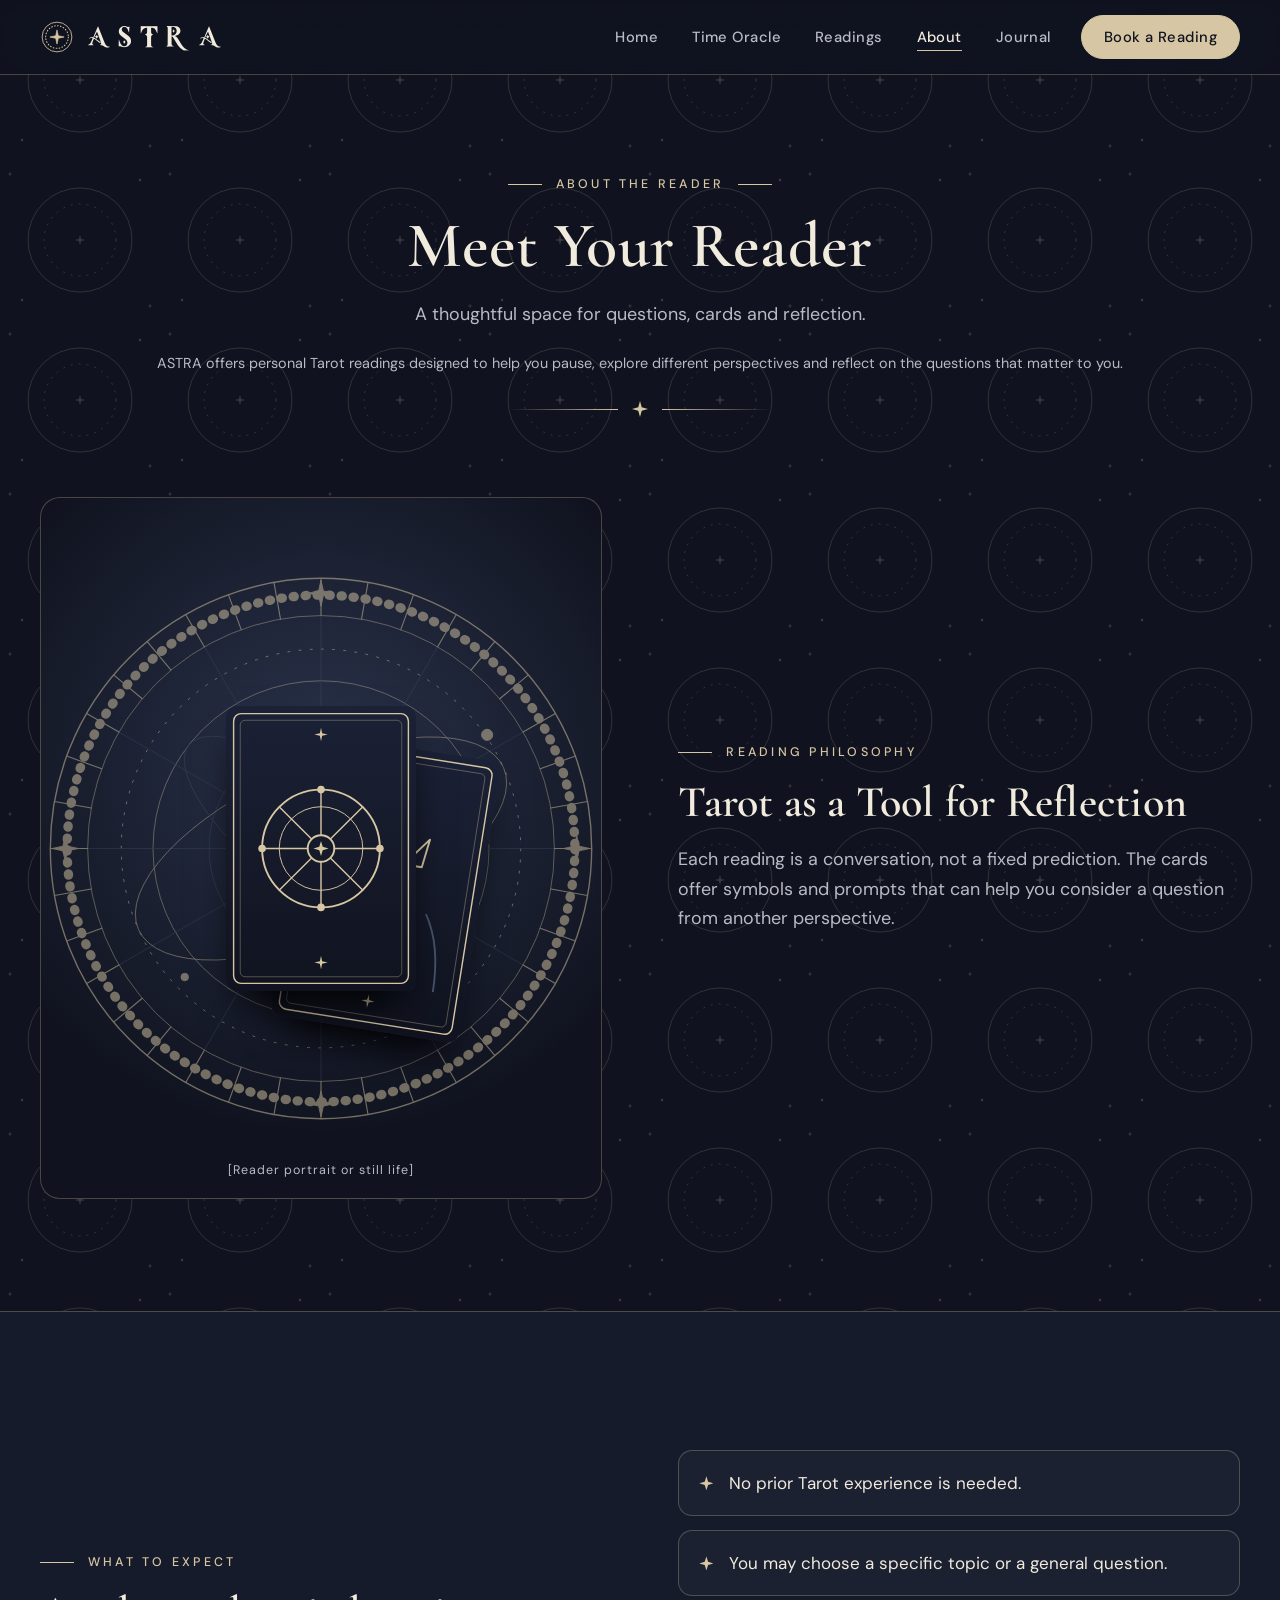
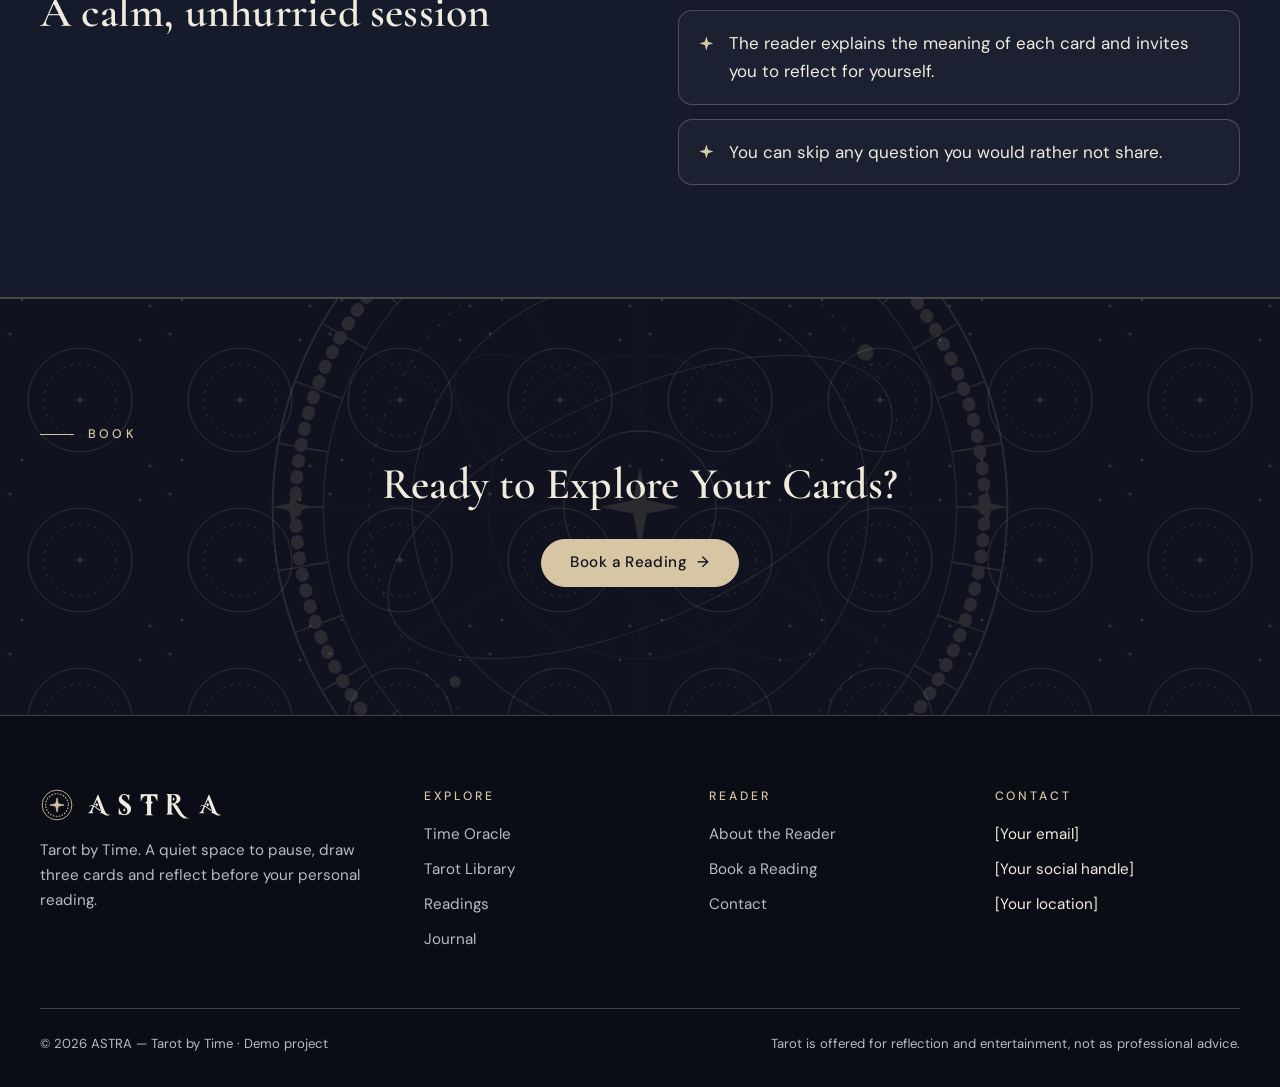
==== about.html @ 2cda6c21 "Add ASTRA Tarot website (HTML + CSS) Co-Authored-By: Claude Sonnet 5.5 <noreply@anthropic.com>" ====
<!doctype html>
<html lang="en">
<head>
<meta charset="utf-8">
<meta name="viewport" content="width=device-width, initial-scale=1">
<title>About the Reader — ASTRA</title>
<meta name="description" content="Meet the reader and learn how a reading with ASTRA works.">
<meta name="theme-color" content="#10131F">
<link rel="icon" href="assets/logo.svg" type="image/svg+xml">
<link rel="preconnect" href="https://fonts.googleapis.com">
<link rel="preconnect" href="https://fonts.gstatic.com" crossorigin>
<link href="https://fonts.googleapis.com/css2?family=Cormorant+Garamond:ital,wght@0,500;0,600;1,500&family=DM+Sans:wght@400;500&display=swap&subset=vietnamese" rel="stylesheet">
<link rel="stylesheet" href="style.css">
</head>
<body>
<header class="site-header">
  <div class="wrap bar">
    <a class="logo" href="index.html" aria-label="ASTRA — home"><img src="assets/logo.svg" alt=""><span>ASTRA</span></a>
    <input type="checkbox" id="menu" class="menu-toggle" aria-label="Toggle menu">
    <label for="menu" class="burger" aria-hidden="true"><i></i></label>
    <nav class="nav" aria-label="Main"><a href="index.html">Home</a><a href="time-oracle.html">Time Oracle</a><a href="readings.html">Readings</a><a href="about.html" aria-current="page">About</a><a href="journal.html">Journal</a><a class="btn no-arrow" href="booking.html">Book a Reading</a></nav>
  </div>
</header>
<main>
<section class="page-head"><div class="wrap">
  <p class="eyebrow">About the Reader</p><h1>Meet Your Reader</h1><p class="lead">A thoughtful space for questions, cards and reflection.</p><p class="micro">ASTRA offers personal Tarot readings designed to help you pause, explore different perspectives and reflect on the questions that matter to you.</p>
  <div class="ornament"><svg viewBox="0 0 24 24" aria-hidden="true"><path d="M12 0l2.6 9.4L24 12l-9.4 2.6L12 24l-2.6-9.4L0 12l9.4-2.6z"/></svg></div>
</div></section>
<section class="section" style="padding-top:24px"><div class="wrap split">
  <div class="portrait rv" role="img" aria-label="Still life: Tarot cards and an astrolabe on dark navy"><img class="ring" src="assets/astrolabe.svg" alt=""><img class="tc" src="assets/card-empress.svg" alt=""><img class="tc" src="assets/card-wheel.svg" alt=""><span class="cap">[Reader portrait or still life]</span></div>
  <div class="rv">
    <p class="eyebrow">Reading Philosophy</p>
    <h2>Tarot as a Tool for Reflection</h2>
    <p class="lead">Each reading is a conversation, not a fixed prediction. The cards offer symbols and prompts that can help you consider a question from another perspective.</p>
  </div>
</div></section>
<section class="section alt"><div class="wrap split">
  <div class="rv"><p class="eyebrow">What to Expect</p><h2>A calm, unhurried session</h2></div>
  <ul class="expect rv">
    <li>No prior Tarot experience is needed.</li>
    <li>You may choose a specific topic or a general question.</li>
    <li>The reader explains the meaning of each card and invites you to reflect for yourself.</li>
    <li>You can skip any question you would rather not share.</li>
  </ul>
</div></section>
<section class="cta-band"><div class="wrap">
  <p class="eyebrow">Book</p><h2>Ready to Explore Your Cards?</h2>
  <div class="btn-row"><a class="btn" href="booking.html">Book a Reading</a></div>
</div></section>

</main>
<footer class="site-footer">
  <div class="wrap">
    <div class="foot">
      <div>
        <a class="logo" href="index.html"><img src="assets/logo.svg" alt=""><span>ASTRA</span></a>
        <p>Tarot by Time. A quiet space to pause, draw three cards and reflect before your personal reading.</p>
      </div>
      <div><h4>Explore</h4><ul><li><a href="time-oracle.html">Time Oracle</a></li><li><a href="library.html">Tarot Library</a></li><li><a href="readings.html">Readings</a></li><li><a href="journal.html">Journal</a></li></ul></div>
      <div><h4>Reader</h4><ul><li><a href="about.html">About the Reader</a></li><li><a href="booking.html">Book a Reading</a></li><li><a href="contact.html">Contact</a></li></ul></div>
      <div><h4>Contact</h4><ul><li>[Your email]</li><li>[Your social handle]</li><li>[Your location]</li></ul></div>
    </div>
    <div class="legal"><span>© 2026 ASTRA — Tarot by Time · Demo project</span><span>Tarot is offered for reflection and entertainment, not as professional advice.</span></div>
  </div>
</footer>
</body>
</html>
---- style.css ----
/* ASTRA — Tarot by Time · HTML + CSS only */
@font-face {
  font-family: "Seraphine";
  src: url("fonts/Seraphine-Regular.ttf") format("truetype");
  font-display: swap;
}

:root {
  --navy: #10131F;
  --navy-2: #161B2B;
  --gold: #D6C6A3;
  --ivory: #F0EBDD;
  --slate: #48536A;
  --gray: #B9BBC4;
  --ink: #252A38;
  --line: rgba(214, 198, 163, .28);
  --display: "Seraphine", "Cormorant Garamond", Georgia, serif;
  --serif: "Cormorant Garamond", Georgia, serif;
  --sans: "DM Sans", system-ui, -apple-system, "Segoe UI", sans-serif;
  --ease: cubic-bezier(.22, .8, .24, 1);
  --wrap: 1200px;
}

*, *::before, *::after { box-sizing: border-box; }
html { scroll-behavior: smooth; -webkit-text-size-adjust: 100%; }
body {
  margin: 0; background: var(--navy); color: var(--ivory);
  font: 400 17px/1.65 var(--sans);
  background-image: url("assets/pattern.svg");
  -webkit-font-smoothing: antialiased;
}
img, svg { max-width: 100%; display: block; }
a { color: inherit; text-decoration: none; }
h1, h2, h3, h4 { font-family: var(--serif); font-weight: 600; line-height: 1.12; margin: 0 0 .4em; letter-spacing: .005em; }
h1 { font-size: clamp(2.6rem, 6vw, 4rem); }
h2 { font-size: clamp(2rem, 4.2vw, 2.75rem); }
h3 { font-size: clamp(1.5rem, 2.4vw, 1.85rem); }
p { margin: 0 0 1em; }
:focus-visible { outline: 2px solid var(--gold); outline-offset: 3px; border-radius: 4px; }
::selection { background: var(--gold); color: var(--navy); }

.wrap { width: min(var(--wrap), 100% - 40px); margin-inline: auto; }
@media (min-width: 768px) { .wrap { width: min(var(--wrap), 100% - 64px); } }
.section { padding: clamp(64px, 9vw, 112px) 0; position: relative; }
.section.alt { background: var(--navy-2); border-block: 1px solid var(--line); }
.section.light { background: var(--ivory); color: var(--ink); }
.section.light .eyebrow { color: #7a6a43; }
.section.light .muted { color: #4c5266; }
.eyebrow { font: 500 .78rem/1.2 var(--sans); letter-spacing: .26em; text-transform: uppercase; color: var(--gold); margin: 0 0 18px; display: flex; align-items: center; gap: 14px; }
.eyebrow::before { content: ""; width: 34px; height: 1px; background: currentColor; }
.muted { color: var(--gray); }
.center { text-align: center; }
.center .eyebrow { justify-content: center; }
.center .eyebrow::after { content: ""; width: 34px; height: 1px; background: currentColor; }
.lead { font-size: 1.12rem; color: var(--gray); max-width: 56ch; }
.center .lead { margin-inline: auto; }
.display { font-family: var(--display); font-weight: 400; letter-spacing: .08em; }
.sr { position: absolute; width: 1px; height: 1px; overflow: hidden; clip: rect(0 0 0 0); white-space: nowrap; }

/* ---------- buttons ---------- */
.btn {
  --bg: var(--gold); --fg: var(--navy);
  display: inline-flex; align-items: center; justify-content: center; gap: 10px;
  min-height: 48px; padding: 0 28px; border-radius: 999px;
  background: var(--bg); color: var(--fg); border: 1px solid var(--gold);
  font: 500 .95rem/1 var(--sans); letter-spacing: .04em; cursor: pointer;
  transition: transform .35s var(--ease), background .3s, color .3s, box-shadow .35s;
}
.btn::after { content: "→"; transition: transform .35s var(--ease); }
.btn.no-arrow::after { content: none; }
.btn:hover { transform: translateY(-2px); box-shadow: 0 10px 28px -10px rgba(214, 198, 163, .55); }
.btn:hover::after { transform: translateX(4px); }
.btn.ghost { --bg: transparent; --fg: var(--gold); }
.btn.ghost:hover { background: var(--gold); color: var(--navy); }
.btn.sm { min-height: 44px; padding: 0 22px; }
.light .btn.ghost { --fg: var(--ink); border-color: var(--ink); }
.light .btn.ghost:hover { background: var(--ink); color: var(--ivory); }
.btn-row { display: flex; flex-wrap: wrap; gap: 14px; margin-top: 30px; }

/* ---------- header ---------- */
.site-header { position: sticky; top: 0; z-index: 50; background: rgba(16, 19, 31, .82); backdrop-filter: blur(14px) saturate(1.2); -webkit-backdrop-filter: blur(14px); border-bottom: 1px solid var(--line); }
.bar { display: flex; align-items: center; justify-content: space-between; min-height: 74px; }
.logo { display: inline-flex; align-items: center; gap: 12px; }
.logo img { width: 34px; height: 34px; transition: transform .8s var(--ease); }
.logo:hover img { transform: rotate(90deg); }
.logo span { font-family: var(--display); font-size: 1.7rem; letter-spacing: .22em; color: var(--ivory); line-height: 1; padding-top: 3px; }
.nav { display: flex; align-items: center; gap: 6px; }
.nav a { font: 500 .92rem/1 var(--sans); letter-spacing: .03em; padding: 14px 14px; color: var(--gray); position: relative; transition: color .3s; }
.nav a:not(.btn)::after { content: ""; position: absolute; left: 14px; right: 14px; bottom: 7px; height: 1px; background: var(--gold); transform: scaleX(0); transform-origin: left; transition: transform .45s var(--ease); }
.nav a:not(.btn):hover, .nav a[aria-current="page"] { color: var(--ivory); }
.nav a:not(.btn):hover::after, .nav a[aria-current="page"]::after { transform: scaleX(1); }
.nav .btn { margin-left: 10px; padding: 0 22px; min-height: 44px; color: var(--navy); }
.nav .btn[aria-current="page"] { box-shadow: 0 0 0 3px rgba(214, 198, 163, .25); }
.menu-toggle { display: none; }
.burger { display: none; width: 48px; height: 48px; cursor: pointer; position: relative; border-radius: 50%; }
.burger i, .burger i::before, .burger i::after { position: absolute; left: 13px; right: 13px; height: 1.5px; background: var(--ivory); content: ""; transition: transform .4s var(--ease), opacity .3s, top .4s var(--ease); }
.burger i { top: 23px; } .burger i::before { top: -7px; left: 0; right: 0; } .burger i::after { top: 7px; left: 0; right: 0; }
@media (max-width: 960px) {
  .burger { display: block; }
  .nav { position: absolute; inset: 74px 0 auto 0; flex-direction: column; align-items: stretch; gap: 0; background: var(--navy); border-bottom: 1px solid var(--line); padding: 8px 20px 24px; max-height: 0; overflow: hidden; opacity: 0; visibility: hidden; transition: max-height .5s var(--ease), opacity .3s, visibility .3s; }
  .nav a { padding: 16px 4px; border-bottom: 1px solid rgba(214, 198, 163, .12); font-size: 1.02rem; }
  .nav a:not(.btn)::after { display: none; }
  .nav .btn { margin: 20px 0 0; border: 0; }
  .menu-toggle:checked ~ .nav { max-height: 560px; opacity: 1; visibility: visible; padding-top: 8px; }
  .menu-toggle:checked ~ .burger i { background: transparent; }
  .menu-toggle:checked ~ .burger i::before { top: 0; transform: rotate(45deg); }
  .menu-toggle:checked ~ .burger i::after { top: 0; transform: rotate(-45deg); }
  .menu-toggle:focus-visible ~ .burger { outline: 2px solid var(--gold); }
}

/* ---------- hero ---------- */
.hero { padding: clamp(48px, 8vw, 96px) 0 clamp(64px, 9vw, 112px); overflow: hidden; position: relative; }
.hero::before { content: ""; position: absolute; inset: -20% -10% auto auto; width: 70vw; height: 70vw; max-width: 900px; max-height: 900px; background: radial-gradient(closest-side, rgba(72, 83, 106, .55), transparent 70%); pointer-events: none; }
.hero-grid { display: grid; grid-template-columns: 1.2fr 1fr; gap: 48px; align-items: center; position: relative; }
.hero .brand-display { font-family: var(--display); font-size: clamp(4.2rem, 11vw, 8rem); letter-spacing: .14em; line-height: .95; margin: 0 0 20px; color: var(--ivory); text-shadow: 0 0 60px rgba(214, 198, 163, .22); }
.hero h1 { font-size: clamp(1.9rem, 4vw, 3rem); font-style: italic; font-weight: 500; color: var(--gold); max-width: 16ch; margin-bottom: 18px; }
.hero .lead { margin-bottom: 0; }
.hero-visual { position: relative; aspect-ratio: 1; width: 100%; max-width: 520px; justify-self: center; }
.hero-visual .ring { position: absolute; inset: 0; opacity: .85; animation: spin 140s linear infinite; }
.hero-visual .ring.r2 { inset: 17%; opacity: .6; animation-duration: 90s; animation-direction: reverse; }
.fan { position: absolute; inset: 0; display: grid; place-items: center; }
.fan .tc { position: absolute; width: 31%; aspect-ratio: 2/3; border-radius: 8px; box-shadow: 0 30px 50px -18px rgba(0, 0, 0, .75); transition: transform .8s var(--ease); }
.fan .tc:nth-child(1) { transform: translate(-62%, 6%) rotate(-12deg); animation: float 7s ease-in-out infinite; }
.fan .tc:nth-child(2) { transform: translateY(-6%); z-index: 2; animation: float 7s ease-in-out -2.3s infinite; }
.fan .tc:nth-child(3) { transform: translate(62%, 6%) rotate(12deg); animation: float 7s ease-in-out -4.6s infinite; }
.hero-visual:hover .tc:nth-child(1) { translate: -4% 0; rotate: -4deg; }
.hero-visual:hover .tc:nth-child(3) { translate: 4% 0; rotate: 4deg; }
@keyframes spin { to { transform: rotate(360deg); } }
@keyframes float { 50% { translate: 0 -10px; } }
@keyframes rise { from { opacity: 0; transform: translateY(26px); } to { opacity: 1; transform: none; } }
.hero-grid > div:first-child > * { animation: rise 1s var(--ease) both; }
.hero-grid > div:first-child > *:nth-child(2) { animation-delay: .08s; }
.hero-grid > div:first-child > *:nth-child(3) { animation-delay: .16s; }
.hero-grid > div:first-child > *:nth-child(4) { animation-delay: .24s; }
.hero-grid > div:first-child > *:nth-child(5) { animation-delay: .32s; }
.hero-visual { animation: rise 1.4s var(--ease) .2s both; }
@media (max-width: 860px) { .hero-grid { grid-template-columns: 1fr; } .hero-visual { max-width: 380px; } .hero .btn-row .btn { flex: 1 1 100%; } }

/* page head */
.page-head { padding: clamp(56px, 8vw, 104px) 0 clamp(32px, 5vw, 56px); text-align: center; position: relative; overflow: hidden; }
.page-head::after { content: ""; position: absolute; left: 50%; top: 100%; width: 1px; height: 0; }
.page-head h1 { margin-bottom: 18px; }
.page-head .lead { margin-inline: auto; }
.page-head .micro { font-size: .9rem; color: var(--gray); margin-top: 22px; }
.ornament { display: flex; align-items: center; justify-content: center; gap: 14px; color: var(--gold); margin: 26px auto 0; max-width: 260px; }
.ornament::before, .ornament::after { content: ""; flex: 1; height: 1px; background: linear-gradient(90deg, transparent, var(--gold)); }
.ornament::after { transform: scaleX(-1); }
.ornament svg { width: 16px; height: 16px; fill: currentColor; }

/* ---------- steps ---------- */
.steps { display: grid; grid-template-columns: repeat(3, 1fr); gap: 24px; margin-top: 56px; counter-reset: s; }
.step { padding: 36px 30px 34px; border: 1px solid var(--line); border-radius: 18px; background: linear-gradient(180deg, rgba(72, 83, 106, .22), rgba(72, 83, 106, .04)); position: relative; transition: transform .5s var(--ease), border-color .4s; }
.step:hover { transform: translateY(-6px); border-color: var(--gold); }
.step .num { font-family: var(--display); font-size: 3.2rem; color: var(--gold); line-height: 1; display: block; margin-bottom: 18px; }
.step h3 { margin-bottom: 8px; }
.step p { color: var(--gray); margin: 0; }
@media (max-width: 860px) { .steps { grid-template-columns: 1fr; gap: 14px; } }

/* ---------- split ---------- */
.split { display: grid; grid-template-columns: 1fr 1fr; gap: clamp(32px, 6vw, 80px); align-items: center; }
.split.flip > :first-child { order: 2; }
@media (max-width: 860px) { .split { grid-template-columns: 1fr; } .split.flip > :first-child { order: 0; } }

.preview-card { border: 1px solid var(--line); border-radius: 20px; padding: 28px; background: rgba(22, 27, 43, .85); box-shadow: 0 40px 80px -40px #000; }
.chips { display: flex; flex-wrap: wrap; gap: 10px; margin-bottom: 26px; }
.chip { padding: 10px 16px; border: 1px solid var(--line); border-radius: 999px; font-size: .88rem; color: var(--gray); }
.chip.on { background: var(--gold); color: var(--navy); border-color: var(--gold); font-weight: 500; }
.chip.off { text-decoration: line-through; opacity: .5; }
.mini-cards { display: flex; gap: 14px; justify-content: center; }
.mini-cards img { width: 28%; border-radius: 6px; box-shadow: 0 18px 30px -14px #000; transition: transform .5s var(--ease); }
.mini-cards img:nth-child(2) { transform: translateY(-14px); }
.preview-card:hover .mini-cards img { transform: translateY(-8px); }
.preview-card:hover .mini-cards img:nth-child(2) { transform: translateY(-22px); }

/* ---------- service cards ---------- */
.cards-3 { display: grid; grid-template-columns: repeat(3, 1fr); gap: 24px; }
.svc { border: 1px solid var(--line); border-radius: 20px; overflow: hidden; background: var(--navy-2); display: flex; flex-direction: column; transition: transform .5s var(--ease), border-color .4s, box-shadow .5s; }
.svc:hover { transform: translateY(-8px); border-color: var(--gold); box-shadow: 0 30px 60px -30px rgba(214, 198, 163, .35); }
.svc .thumb { aspect-ratio: 4/3; display: grid; place-items: center; background: radial-gradient(circle at 50% 40%, #2a334b, var(--navy) 75%); position: relative; overflow: hidden; border-bottom: 1px solid var(--line); }
.svc .thumb img { width: 24%; filter: drop-shadow(0 14px 18px rgba(0, 0, 0, .6)); }
.svc .thumb img + img { margin-left: -4%; }
.svc .thumb img:nth-child(1) { transform: rotate(-8deg) translateX(6px); }
.svc .thumb img:nth-child(3) { transform: rotate(8deg) translateX(-6px); }
.svc .thumb img:nth-child(2) { transform: translateY(-8px); z-index: 1; }
.svc .thumb::after { content: ""; position: absolute; inset: 0; background: url("assets/pattern.svg"); opacity: .8; }
.svc .body { padding: 28px 28px 30px; display: flex; flex-direction: column; flex: 1; }
.svc .tag { font-size: .76rem; letter-spacing: .22em; text-transform: uppercase; color: var(--gold); margin-bottom: 8px; }
.svc h3 { margin-bottom: 6px; }
.svc .vi { font-style: italic; font-family: var(--serif); color: var(--gray); font-size: 1.1rem; margin: 0 0 14px; }
.svc ul { list-style: none; padding: 0; margin: 0 0 24px; }
.svc li { display: flex; justify-content: space-between; gap: 16px; padding: 10px 0; border-bottom: 1px dashed rgba(214, 198, 163, .2); font-size: .95rem; }
.svc li span:last-child { color: var(--gold); white-space: nowrap; font-weight: 500; }
.svc .btn { margin-top: auto; align-self: flex-start; }
@media (max-width: 960px) { .cards-3 { grid-template-columns: 1fr; max-width: 520px; margin-inline: auto; } }

/* price toggle (CSS-only) */
.price-switch { display: flex; justify-content: center; margin-bottom: 40px; }
.seg { display: inline-flex; padding: 5px; border: 1px solid var(--line); border-radius: 999px; background: var(--navy-2); }
.seg label { padding: 12px 26px; border-radius: 999px; cursor: pointer; font-size: .92rem; color: var(--gray); transition: background .35s var(--ease), color .3s; min-height: 44px; display: inline-flex; align-items: center; }
.seg input { position: absolute; opacity: 0; pointer-events: none; }
.seg input:checked + label { background: var(--gold); color: var(--navy); font-weight: 500; }
.seg input:focus-visible + label { outline: 2px solid var(--ivory); outline-offset: 2px; }
.pricing .vnd, .pricing .eur { display: none; }
.pricing:has(#cur-vnd:checked) .vnd, .pricing:has(#cur-eur:checked) .eur { display: inline; }
.pricing:has(#cur-vnd:checked) .note-eur, .pricing:has(#cur-eur:checked) .note-vnd { display: none; }

.note { border-left: 2px solid var(--gold); padding: 16px 22px; background: rgba(214, 198, 163, .07); border-radius: 0 12px 12px 0; font-size: .95rem; color: var(--gray); margin: 40px 0 0; }
.note strong { color: var(--gold); font-weight: 500; letter-spacing: .1em; font-size: .78rem; text-transform: uppercase; display: block; margin-bottom: 4px; }
.menus { display: grid; grid-template-columns: 1fr 1fr; gap: 24px; margin-top: 40px; }
.menus figure { margin: 0; }
.menus img { border-radius: 16px; border: 1px solid var(--line); width: 100%; transition: transform .6s var(--ease); }
.menus figure:hover img { transform: scale(1.015); }
.menus figcaption { font-size: .88rem; color: var(--gray); margin-top: 12px; text-align: center; }
@media (max-width: 700px) { .menus { grid-template-columns: 1fr; } }

/* ---------- FAQ ---------- */
.faq { max-width: 820px; margin: 48px auto 0; }
details { border-bottom: 1px solid var(--line); }
details:first-child { border-top: 1px solid var(--line); }
summary { list-style: none; cursor: pointer; padding: 24px 56px 24px 4px; font: 600 1.4rem/1.3 var(--serif); position: relative; transition: color .3s; min-height: 44px; }
summary::-webkit-details-marker { display: none; }
summary::before, summary::after { content: ""; position: absolute; right: 8px; top: 50%; width: 16px; height: 1.5px; background: var(--gold); transition: transform .45s var(--ease); }
summary::after { transform: rotate(90deg); }
details[open] summary::after { transform: rotate(0); }
summary:hover { color: var(--gold); }
details .ans { padding: 0 56px 26px 4px; color: var(--gray); animation: rise .5s var(--ease) both; }
details .ans p:last-child { margin: 0; }

/* CTA band */
.cta-band { text-align: center; padding: clamp(72px, 10vw, 128px) 0; position: relative; overflow: hidden; border-top: 1px solid var(--line); }
.cta-band::before { content: ""; position: absolute; left: 50%; top: 50%; width: 760px; height: 760px; translate: -50% -50%; background: url("assets/astrolabe.svg") center/contain no-repeat; opacity: .13; animation: spin 200s linear infinite; pointer-events: none; }
.cta-band > * { position: relative; }
.cta-band .btn-row { justify-content: center; }

/* ---------- Time Oracle ---------- */
.oracle-grid { display: grid; grid-template-columns: minmax(0, 5fr) minmax(0, 7fr); gap: 32px; align-items: start; }
.oracle input[type="radio"] { position: absolute; opacity: 0; pointer-events: none; }
.panel-box { border: 1px solid var(--line); border-radius: 20px; background: rgba(22, 27, 43, .9); padding: clamp(22px, 3vw, 34px); }
.panel-box h2 { font-size: 1.7rem; display: flex; align-items: baseline; gap: 12px; margin-bottom: 20px; }
.panel-box h2 small { font: 500 .74rem var(--sans); letter-spacing: .22em; color: var(--gold); text-transform: uppercase; }
.cal-head { display: flex; justify-content: space-between; align-items: center; margin-bottom: 14px; font-family: var(--serif); font-size: 1.5rem; font-weight: 600; }
.cal-head span { font: 400 .8rem var(--sans); color: var(--gray); letter-spacing: .06em; }
.cal { display: grid; grid-template-columns: repeat(7, 1fr); gap: 6px; text-align: center; }
.cal .dow { font-size: .72rem; letter-spacing: .12em; color: var(--gray); padding: 8px 0; text-transform: uppercase; }
.cal .day { position: relative; }
.cal label, .cal .off { display: grid; place-items: center; aspect-ratio: 1; min-height: 40px; border-radius: 50%; font-size: .95rem; cursor: pointer; border: 1px solid transparent; transition: background .3s, color .3s, border-color .3s, transform .3s var(--ease); }
.cal label:hover { border-color: var(--gold); transform: scale(1.08); }
.cal input:checked + label { background: var(--gold); color: var(--navy); font-weight: 600; box-shadow: 0 0 0 4px rgba(214, 198, 163, .2); }
.cal input:focus-visible + label { outline: 2px solid var(--ivory); outline-offset: 2px; }
.cal .off { color: rgba(185, 187, 196, .32); cursor: not-allowed; }
.cal .off.closed { text-decoration: line-through; }
.legend { display: flex; flex-wrap: wrap; gap: 8px 18px; font-size: .8rem; color: var(--gray); margin-top: 18px; }
.legend i { display: inline-block; width: 10px; height: 10px; border-radius: 50%; margin-right: 6px; background: var(--gold); }
.legend i.l-off { background: transparent; border: 1px solid var(--gray); opacity: .5; }

.slots { display: grid; gap: 10px; }
.slot-opt { position: relative; }
.slot-opt label, .slot-opt .booked { display: grid; grid-template-columns: auto 1fr auto; gap: 4px 16px; align-items: center; padding: 14px 20px; min-height: 64px; border: 1px solid var(--line); border-radius: 14px; cursor: pointer; transition: background .3s, border-color .3s, transform .4s var(--ease); }
.slot-opt label:hover { border-color: var(--gold); transform: translateX(4px); }
.slot-time { font: 600 1.35rem var(--serif); color: var(--ivory); min-width: 5.4em; }
.slot-name { font-size: .92rem; color: var(--gray); }
.slot-state { font-size: .76rem; letter-spacing: .12em; text-transform: uppercase; color: var(--gold); display: inline-flex; align-items: center; gap: 8px; }
.slot-state::before { content: ""; width: 8px; height: 8px; border-radius: 50%; background: var(--gold); }
.slot-opt input:checked + label { background: var(--gold); border-color: var(--gold); }
.slot-opt input:checked + label .slot-time, .slot-opt input:checked + label .slot-name, .slot-opt input:checked + label .slot-state { color: var(--navy); }
.slot-opt input:checked + label .slot-state::before { background: var(--navy); box-shadow: 0 0 0 3px rgba(16, 19, 31, .2); }
.slot-opt input:checked + label .slot-state::after { content: " ✓"; }
.slot-opt input:focus-visible + label { outline: 2px solid var(--ivory); outline-offset: 3px; }
.slot-opt .booked { cursor: not-allowed; opacity: .5; background: repeating-linear-gradient(135deg, transparent 0 8px, rgba(185, 187, 196, .07) 8px 9px); }
.slot-opt .booked .slot-time { text-decoration: line-through; }
.slot-opt .booked .slot-state { color: var(--gray); }
.slot-opt .booked .slot-state::before { content: "✕"; width: auto; height: auto; background: none; font-size: .8rem; }
.tz { font-size: .82rem; color: var(--gray); margin: 16px 0 0; }

.hour-panel { margin-top: 24px; padding: 24px 26px; border-radius: 16px; border: 1px solid var(--gold); background: linear-gradient(135deg, rgba(214, 198, 163, .13), rgba(214, 198, 163, .03)); }
.hour-panel .theme { display: none; animation: rise .6s var(--ease) both; }
.hour-panel .empty { color: var(--gray); margin: 0; }
.hour-panel .k { font-size: .74rem; letter-spacing: .24em; text-transform: uppercase; color: var(--gold); margin-bottom: 6px; display: block; }
.hour-panel h3 { margin-bottom: 4px; }
.hour-panel p.msg { font-style: italic; font-family: var(--serif); font-size: 1.28rem; color: var(--ivory); margin: 0; }
.oracle:has(#t1:checked) .th1, .oracle:has(#t2:checked) .th2, .oracle:has(#t3:checked) .th3, .oracle:has(#t5:checked) .th5, .oracle:has(#t6:checked) .th6 { display: block; }
.oracle:has(input[name="slot"]:checked) .hour-panel .empty { display: none; }
.sel-line { display: flex; flex-wrap: wrap; gap: 6px 18px; font-size: .9rem; color: var(--gray); margin: 0 0 14px; }

/* spread */
.spread-zone { margin-top: 32px; padding: clamp(28px, 4vw, 48px); border-radius: 24px; border: 1px solid var(--line); background: radial-gradient(120% 100% at 50% 0, #1d2438, var(--navy) 70%); position: relative; overflow: hidden; }
.spread-zone::before { content: ""; position: absolute; inset: 0; background: url("assets/pattern.svg"); opacity: .7; pointer-events: none; }
.spread-zone > * { position: relative; }
.spread-zone h2 { text-align: center; }
.hint { text-align: center; color: var(--gray); font-size: .95rem; margin: 0 auto 30px; max-width: 54ch; }
.oracle:has(input[name="slot"]:checked) .need-slot { display: none; }
.need-slot { color: var(--gold); }
.oracle:not(:has(input[name="slot"]:checked)) .draw-ctrl { pointer-events: none; opacity: .35; }

.spread { display: none; grid-template-columns: repeat(3, 1fr); gap: clamp(12px, 3vw, 36px); max-width: 860px; margin-inline: auto; }
.oracle:has(#da0:checked) .sp-a, .oracle:has(#da1:checked) .sp-a, .oracle:has(#db0:checked) .sp-b, .oracle:has(#db1:checked) .sp-b { display: grid; }
.slot-card { text-align: center; }
.pos { font-size: .72rem; letter-spacing: .22em; text-transform: uppercase; color: var(--gold); margin-bottom: 4px; }
.pos-q { font-size: .82rem; color: var(--gray); line-height: 1.4; min-height: 2.8em; margin: 0 auto 16px; max-width: 18ch; }
.tcard { perspective: 1100px; aspect-ratio: 2/3; width: 100%; max-width: 240px; margin-inline: auto; }
.tcard .in { position: relative; width: 100%; height: 100%; transform-style: preserve-3d; transition: transform 1s var(--ease); }
.tcard .in > img { position: absolute; inset: 0; width: 100%; height: 100%; backface-visibility: hidden; -webkit-backface-visibility: hidden; border-radius: 10px; box-shadow: 0 24px 40px -18px #000; }
.tcard .in > img + img { transform: rotateY(180deg); }
.oracle:has(#da1:checked) .tcard .in, .oracle:has(#db1:checked) .tcard .in { transform: rotateY(180deg); }
.oracle:has(#da1:checked) .slot-card:nth-child(2) .in, .oracle:has(#db1:checked) .slot-card:nth-child(2) .in { transition-delay: .45s; }
.oracle:has(#da1:checked) .slot-card:nth-child(3) .in, .oracle:has(#db1:checked) .slot-card:nth-child(3) .in { transition-delay: .9s; }
.tcard:hover .in { translate: 0 -6px; }
.meaning { margin-top: 22px; opacity: 0; transform: translateY(12px); transition: opacity .8s var(--ease), transform .8s var(--ease); pointer-events: none; }
.meaning h3 { font-size: 1.5rem; margin-bottom: 2px; }
.meaning .kw { font-size: .74rem; letter-spacing: .16em; text-transform: uppercase; color: var(--gold); margin-bottom: 8px; display: block; }
.meaning p { font-size: .93rem; color: var(--gray); margin: 0; text-align: left; }
.oracle:has(#da1:checked) .meaning, .oracle:has(#db1:checked) .meaning { opacity: 1; transform: none; pointer-events: auto; }
.oracle:has(#da1:checked) .slot-card:nth-child(2) .meaning, .oracle:has(#db1:checked) .slot-card:nth-child(2) .meaning { transition-delay: 1s; }
.oracle:has(#da1:checked) .slot-card:nth-child(3) .meaning, .oracle:has(#db1:checked) .slot-card:nth-child(3) .meaning { transition-delay: 1.45s; }
.oracle:not(:has(#da1:checked)):not(:has(#db1:checked)) .meaning { height: 0; margin: 0; overflow: hidden; }

.draw-ctrl { display: flex; flex-wrap: wrap; justify-content: center; gap: 14px; margin-top: 40px; }
.draw-ctrl .b { display: none; }
.oracle:has(#da0:checked) .b-ra, .oracle:has(#db0:checked) .b-rb, .oracle:has(#da1:checked) .b-redraw-b, .oracle:has(#db1:checked) .b-redraw-a, .oracle:has(#da1:checked) .b-book, .oracle:has(#db1:checked) .b-book { display: inline-flex; }
.oracle:has(#da1:checked) .state-msg.ok, .oracle:has(#db1:checked) .state-msg.ok { display: block; }
.state-msg { display: none; text-align: center; color: var(--gold); font-size: .92rem; margin-top: 22px; }
.sim { text-align: center; font-size: .8rem; color: var(--gray); margin: 26px 0 0; }

@media (max-width: 960px) { .oracle-grid { grid-template-columns: 1fr; } }
@media (max-width: 560px) {
  .spread { gap: 8px; }
  .pos { font-size: .6rem; letter-spacing: .1em; }
  .pos-q { display: none; }
  .meaning { margin-top: 14px; }
  .meaning h3 { font-size: 1.1rem; }
  .meaning .kw { font-size: .6rem; letter-spacing: .06em; }
  .meaning p { font-size: .78rem; line-height: 1.45; }
  .slot-opt label, .slot-opt .booked { grid-template-columns: auto 1fr; padding: 12px 16px; }
  .slot-opt .slot-state { grid-column: 1 / -1; }
  .draw-ctrl .btn { flex: 1 1 100%; }
}

/* ---------- library ---------- */
.lib { display: grid; grid-template-columns: repeat(3, 1fr); gap: 28px; }
.lib article { border: 1px solid var(--line); border-radius: 20px; padding: 28px; background: var(--navy-2); text-align: center; transition: transform .5s var(--ease), border-color .4s; }
.lib article:hover { transform: translateY(-8px); border-color: var(--gold); }
.lib img { width: 56%; margin: 0 auto 22px; border-radius: 8px; box-shadow: 0 24px 40px -18px #000; transition: transform .6s var(--ease); }
.lib article:hover img { transform: rotate(-2deg) scale(1.03); }
.lib .kw { font-size: .74rem; letter-spacing: .16em; text-transform: uppercase; color: var(--gold); display: block; margin-bottom: 10px; }
.lib p { color: var(--gray); font-size: .95rem; margin: 0; }
@media (max-width: 960px) { .lib { grid-template-columns: 1fr 1fr; } }
@media (max-width: 600px) { .lib { grid-template-columns: 1fr; } }

/* ---------- about ---------- */
.portrait { aspect-ratio: 4/5; border-radius: 20px; border: 1px solid var(--line); background: radial-gradient(circle at 50% 38%, #2a334b, var(--navy) 72%); position: relative; overflow: hidden; display: grid; place-items: center; }
.portrait .ring { position: absolute; width: 120%; opacity: .5; animation: spin 160s linear infinite; }
.portrait .tc { position: absolute; width: 34%; border-radius: 8px; box-shadow: 0 24px 40px -14px #000; }
.portrait .tc:nth-of-type(1) { transform: translate(-34%, 10%) rotate(-10deg); }
.portrait .tc:nth-of-type(2) { transform: translate(34%, 14%) rotate(9deg); }
.portrait .cap { position: absolute; bottom: 18px; left: 0; right: 0; text-align: center; font-size: .78rem; color: var(--gray); letter-spacing: .08em; }
.expect { list-style: none; padding: 0; margin: 26px 0 0; display: grid; gap: 14px; }
.expect li { display: flex; gap: 16px; align-items: flex-start; padding: 18px 20px; border: 1px solid var(--line); border-radius: 14px; background: rgba(72, 83, 106, .12); }
.expect li::before { content: ""; flex: none; width: 14px; height: 14px; margin-top: 7px; background: var(--gold); clip-path: polygon(50% 0, 62% 38%, 100% 50%, 62% 62%, 50% 100%, 38% 62%, 0 50%, 38% 38%); }
.quote { font: italic 500 clamp(1.5rem, 3vw, 2.1rem)/1.3 var(--serif); max-width: 26ch; margin: 0 auto; }

/* ---------- journal ---------- */
.posts { display: grid; grid-template-columns: 1fr 1fr; gap: 24px; }
.post { border: 1px solid var(--line); border-radius: 20px; padding: 32px; background: var(--navy-2); transition: border-color .4s, transform .5s var(--ease); }
.post:hover { border-color: var(--gold); transform: translateY(-4px); }
.post .n { font-family: var(--display); font-size: 2rem; color: var(--gold); display: block; margin-bottom: 10px; }
.post p { color: var(--gray); }
.post details { border: 0; margin-top: 14px; }
.post details:first-child { border: 0; }
.post summary { font: 500 .88rem var(--sans); letter-spacing: .06em; padding: 12px 40px 12px 0; color: var(--gold); }
.post summary::before, .post summary::after { width: 12px; }
.post details .ans { padding: 6px 0 0; }
@media (max-width: 760px) { .posts { grid-template-columns: 1fr; } }

/* ---------- forms ---------- */
.book { display: grid; grid-template-columns: 58fr 42fr; gap: 32px; align-items: start; }
.form-card { border: 1px solid var(--line); border-radius: 22px; padding: clamp(24px, 4vw, 44px); background: var(--navy-2); }
.fld { margin-bottom: 22px; }
.row2 { display: grid; grid-template-columns: 1fr 1fr; gap: 18px; }
label.l, legend.l { display: block; font: 500 .88rem var(--sans); letter-spacing: .04em; margin-bottom: 8px; color: var(--ivory); padding: 0; }
.req { color: var(--gold); }
input[type="text"], input[type="email"], input[type="tel"], input[type="date"], select, textarea {
  width: 100%; min-height: 48px; padding: 12px 16px; border-radius: 12px; border: 1px solid rgba(214, 198, 163, .35);
  background: var(--navy); color: var(--ivory); font: 400 1rem var(--sans); transition: border-color .3s, box-shadow .3s;
  color-scheme: dark;
}
textarea { min-height: 130px; resize: vertical; }
select { appearance: none; background-image: linear-gradient(45deg, transparent 50%, var(--gold) 50%), linear-gradient(135deg, var(--gold) 50%, transparent 50%); background-position: calc(100% - 22px) 52%, calc(100% - 16px) 52%; background-size: 6px 6px; background-repeat: no-repeat; padding-right: 44px; }
input::placeholder, textarea::placeholder { color: rgba(185, 187, 196, .55); }
input:hover, select:hover, textarea:hover { border-color: var(--gold); }
input:focus, select:focus, textarea:focus { outline: none; border-color: var(--gold); box-shadow: 0 0 0 4px rgba(214, 198, 163, .18); }
input:user-invalid, textarea:user-invalid, select:user-invalid { border-color: #e59a9a; box-shadow: 0 0 0 3px rgba(229, 154, 154, .15); }
.err { display: none; color: #f0b4b4; font-size: .84rem; margin-top: 6px; }
.err::before { content: "⚠ "; }
input:user-invalid ~ .err, textarea:user-invalid ~ .err, select:user-invalid ~ .err { display: block; }
fieldset { border: 0; padding: 0; margin: 0 0 22px; min-width: 0; }
.opts { display: grid; grid-template-columns: 1fr 1fr; gap: 12px; }
.opt input { position: absolute; opacity: 0; pointer-events: none; }
.opt label { display: flex; align-items: center; gap: 12px; min-height: 52px; padding: 0 18px; border: 1px solid rgba(214, 198, 163, .35); border-radius: 12px; cursor: pointer; transition: all .3s; }
.opt label::before { content: ""; width: 16px; height: 16px; border-radius: 50%; border: 1.5px solid var(--gold); transition: all .3s; flex: none; }
.opt label:hover { border-color: var(--gold); }
.opt input:checked + label { background: rgba(214, 198, 163, .14); border-color: var(--gold); }
.opt input:checked + label::before { background: radial-gradient(var(--gold) 45%, transparent 50%); }
.opt input:focus-visible + label { outline: 2px solid var(--gold); outline-offset: 2px; }
.help { font-size: .84rem; color: var(--gray); margin-top: 6px; }

.summary { position: sticky; top: 100px; border: 1px solid var(--gold); border-radius: 22px; padding: clamp(24px, 3vw, 36px); background: linear-gradient(160deg, rgba(214, 198, 163, .12), rgba(22, 27, 43, .9) 55%); }
.summary h2 { font-size: 1.8rem; }
.summary dl { margin: 22px 0; }
.summary dl div { display: flex; justify-content: space-between; gap: 18px; padding: 12px 0; border-bottom: 1px dashed rgba(214, 198, 163, .25); font-size: .95rem; }
.summary dt { color: var(--gray); }
.summary dd { margin: 0; text-align: right; }
.summary .total dd { font: 600 1.6rem var(--serif); color: var(--gold); }
.summary .mini-cards { margin: 24px 0 8px; }
.summary .mini-cards img { width: 26%; }
.badge-demo { display: inline-block; font-size: .7rem; letter-spacing: .2em; padding: 6px 12px; border: 1px solid var(--gold); color: var(--gold); border-radius: 999px; text-transform: uppercase; }
.confirm { display: none; text-align: center; padding: clamp(40px, 7vw, 80px) 28px; border: 1px solid var(--gold); border-radius: 24px; background: radial-gradient(120% 120% at 50% 0, rgba(214, 198, 163, .14), var(--navy-2) 70%); max-width: 720px; margin: 0 auto; }
.confirm .seal { width: 84px; height: 84px; margin: 0 auto 24px; animation: spin 40s linear infinite; }
.confirm:target { display: block; animation: rise .9s var(--ease) both; }
.book:has(~ .confirm:target), .book-wrap:has(.confirm:target) .book, .book-wrap:has(.confirm:target) .contact { display: none; }
@media (max-width: 960px) { .book { grid-template-columns: 1fr; } .summary { position: static; order: -1; } }
@media (max-width: 560px) { .row2, .opts { grid-template-columns: 1fr; } }

.contact { display: grid; grid-template-columns: 1fr 1fr; gap: 32px; align-items: start; }
.info-list { list-style: none; padding: 0; margin: 28px 0 0; display: grid; gap: 18px; }
.info-list li { padding-bottom: 18px; border-bottom: 1px solid var(--line); }
.info-list small { display: block; font-size: .74rem; letter-spacing: .22em; text-transform: uppercase; color: var(--gold); margin-bottom: 4px; }
@media (max-width: 860px) { .contact { grid-template-columns: 1fr; } }

/* ---------- footer ---------- */
.site-footer { background: #0b0d16; border-top: 1px solid var(--line); padding: 72px 0 32px; font-size: .95rem; }
.foot { display: grid; grid-template-columns: 1.4fr 1fr 1fr 1fr; gap: 40px; }
.foot h4 { font: 500 .76rem var(--sans); letter-spacing: .24em; text-transform: uppercase; color: var(--gold); margin-bottom: 18px; }
.foot ul { list-style: none; padding: 0; margin: 0; display: grid; gap: 10px; }
.foot a { color: var(--gray); transition: color .3s; }
.foot a:hover { color: var(--ivory); }
.foot p { color: var(--gray); max-width: 34ch; }
.foot .logo { margin-bottom: 16px; }
.legal { margin-top: 56px; padding-top: 24px; border-top: 1px solid var(--line); display: flex; flex-wrap: wrap; justify-content: space-between; gap: 12px; color: var(--gray); font-size: .82rem; }
@media (max-width: 860px) { .foot { grid-template-columns: 1fr 1fr; } .foot > :first-child { grid-column: 1 / -1; } }

/* ---------- scroll reveal (progressive enhancement) ---------- */
@supports (animation-timeline: view()) {
  .rv { animation: rise linear both; animation-timeline: view(); animation-range: entry 0% entry 35%; }
}

@media (prefers-reduced-motion: reduce) {
  *, *::before, *::after { animation: none !important; transition-duration: .01ms !important; transition-delay: 0s !important; scroll-behavior: auto !important; }
}
.page-head .eyebrow{justify-content:center}.page-head .eyebrow::after{content:"";width:34px;height:1px;background:currentColor}
.svc .thumb { display: flex; align-items: center; justify-content: center; }
.svc .thumb img { flex: none; }
.svc .thumb img:only-child { width: 30%; }
.hero-grid > * { min-width: 0; }
@media (max-width: 860px) { .hero-grid { grid-template-columns: minmax(0, 1fr); } }
body { overflow-x: hidden; }
.nav a.btn, .nav a.btn[aria-current="page"] { color: var(--navy); }
.oracle > input[type="radio"] { position: fixed; top: 50%; left: 0; width: 1px; height: 1px; }
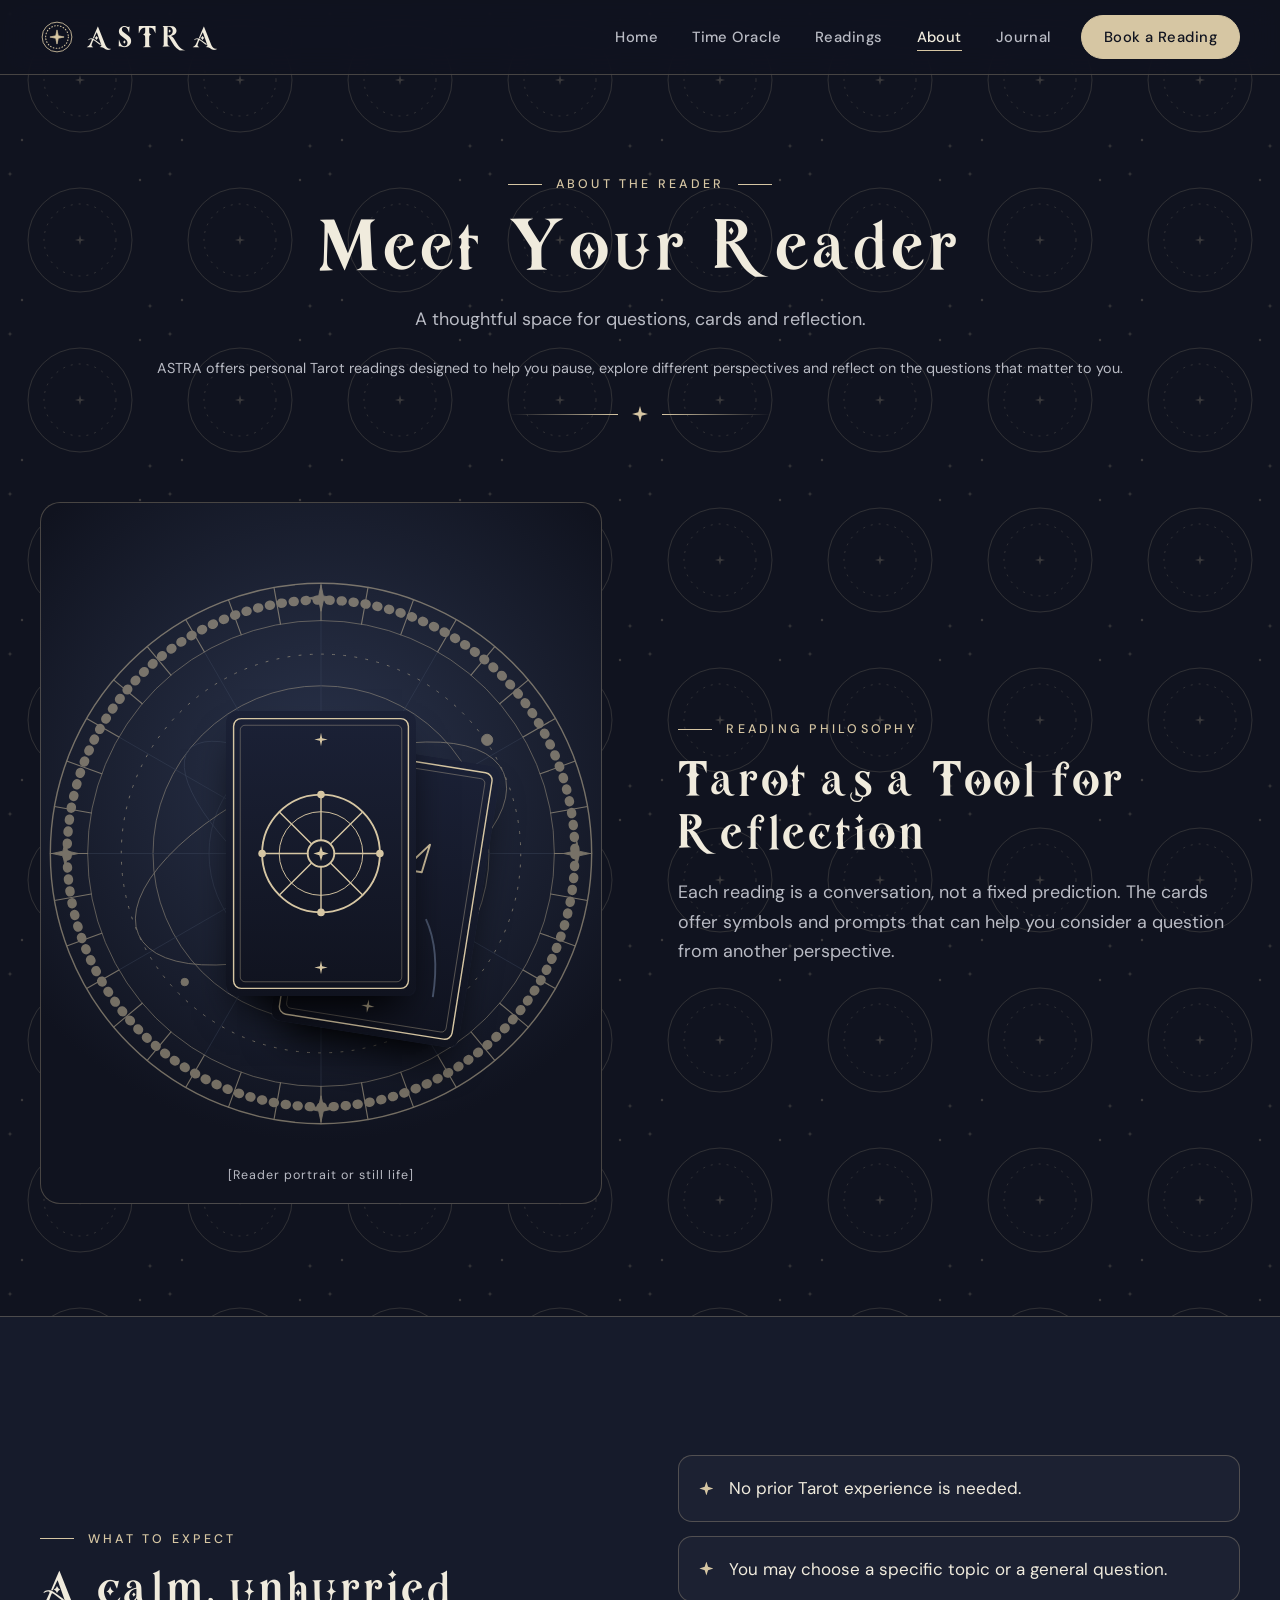
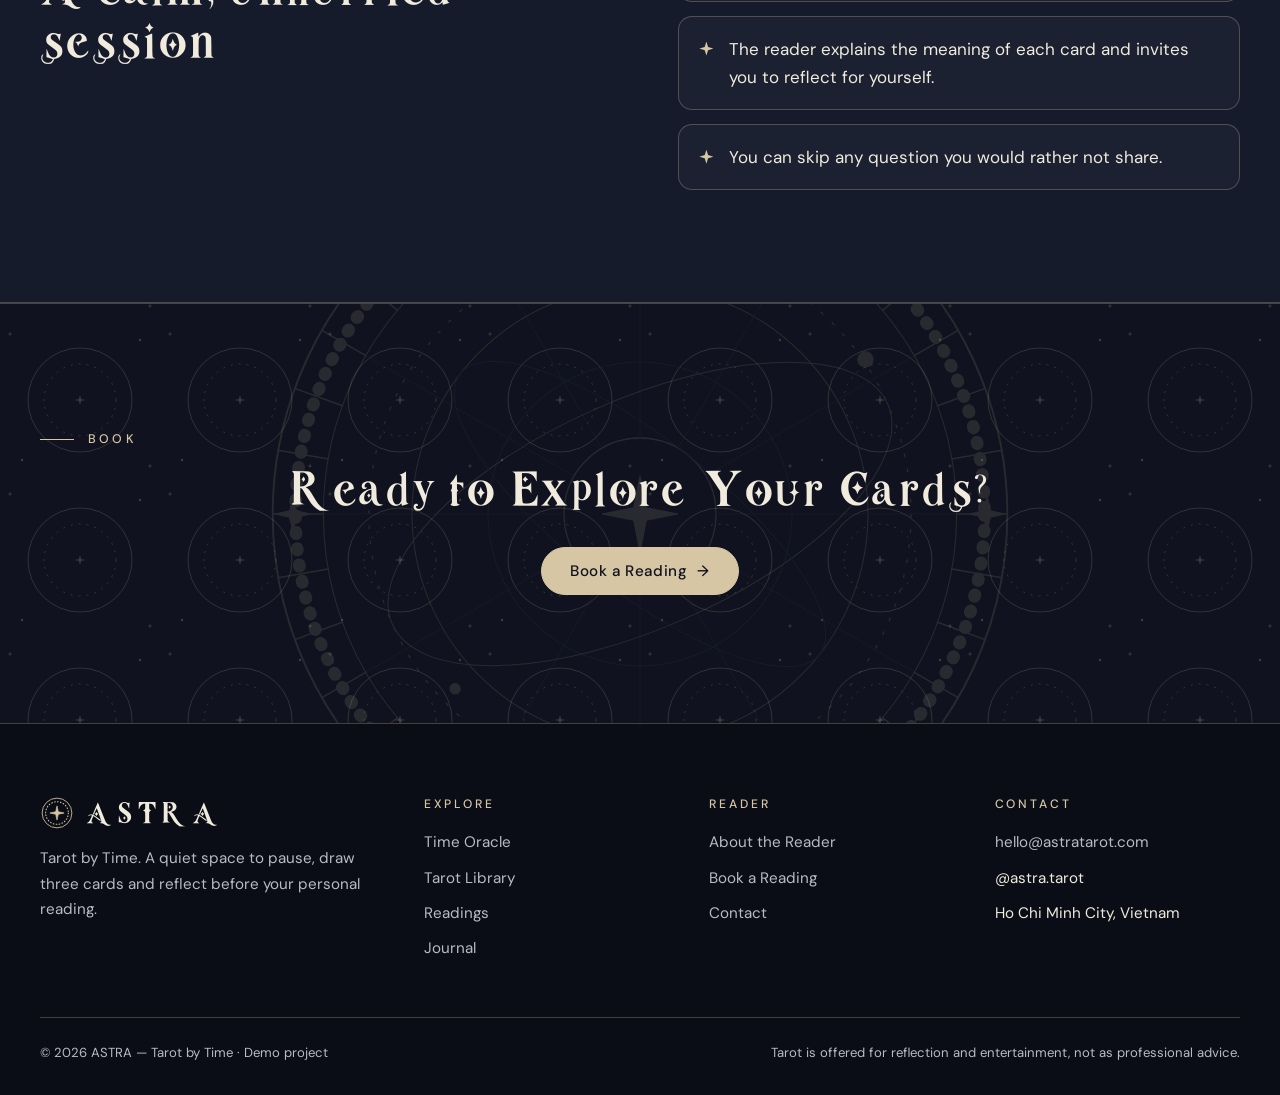
==== commit ba414f17: "Add contact info, new Seraphine font, smoother mobile scrolling Co-Authored-By: Claude Sonnet 5.5 <n" ====
--- a/about.html
+++ b/about.html
@@ -58,7 +58,7 @@
       </div>
       <div><h4>Explore</h4><ul><li><a href="time-oracle.html">Time Oracle</a></li><li><a href="library.html">Tarot Library</a></li><li><a href="readings.html">Readings</a></li><li><a href="journal.html">Journal</a></li></ul></div>
       <div><h4>Reader</h4><ul><li><a href="about.html">About the Reader</a></li><li><a href="booking.html">Book a Reading</a></li><li><a href="contact.html">Contact</a></li></ul></div>
-      <div><h4>Contact</h4><ul><li>[Your email]</li><li>[Your social handle]</li><li>[Your location]</li></ul></div>
+      <div><h4>Contact</h4><ul><li><a href="mailto:hello@astratarot.com">hello@astratarot.com</a></li><li>@astra.tarot</li><li>Ho Chi Minh City, Vietnam</li></ul></div>
     </div>
     <div class="legal"><span>© 2026 ASTRA — Tarot by Time · Demo project</span><span>Tarot is offered for reflection and entertainment, not as professional advice.</span></div>
   </div>
--- a/style.css
+++ b/style.css
@@ -452,6 +452,27 @@
 .svc .thumb img:only-child { width: 30%; }
 .hero-grid > * { min-width: 0; }
 @media (max-width: 860px) { .hero-grid { grid-template-columns: minmax(0, 1fr); } }
-body { overflow-x: hidden; }
+body { overflow-x: clip; }
 .nav a.btn, .nav a.btn[aria-current="page"] { color: var(--navy); }
 .oracle > input[type="radio"] { position: fixed; top: 50%; left: 0; width: 1px; height: 1px; }
+/* Seraphine for all display headings */
+h1, h2, h3, .cal-head, .slot-time, .summary .total dd, .quote { font-family: var(--display); font-weight: 400; letter-spacing: .04em; line-height: 1.2; }
+h1 { letter-spacing: .05em; }
+.hero h1 { font-style: normal; letter-spacing: .03em; }
+summary { font-family: var(--display); font-weight: 400; letter-spacing: .03em; font-size: 1.3rem; }
+.meaning h3 { letter-spacing: .02em; }
+.hero h1 { font-size: clamp(1.7rem, 3.4vw, 2.5rem); max-width: 18ch; } h3 { font-size: clamp(1.35rem, 2.2vw, 1.6rem); }
+
+/* Smooth mobile scrolling: drop the expensive effects on touch / small screens */
+@media (max-width: 960px), (hover: none) {
+  .site-header { backdrop-filter: none; -webkit-backdrop-filter: none; background: var(--navy); }
+  .rv { animation: none !important; opacity: 1 !important; transform: none !important; }
+  .hero-visual .ring, .hero-visual .tc, .portrait .ring, .cta-band::before, .confirm .seal { animation: none !important; }
+  .hero::before { display: none; }
+  .hero .brand-display { text-shadow: none; }
+  .svc .thumb img, .tcard .in > img, .fan .tc, .portrait .tc, .mini-cards img, .lib img, .preview-card, .panel-box { filter: none; box-shadow: none; }
+  .tcard .in > img { box-shadow: 0 8px 14px -8px #000; }
+  .step:hover, .svc:hover, .lib article:hover, .post:hover, .slot-opt label:hover { transform: none; }
+  body { background-image: none; }
+  .spread-zone::before { display: none; }
+}
